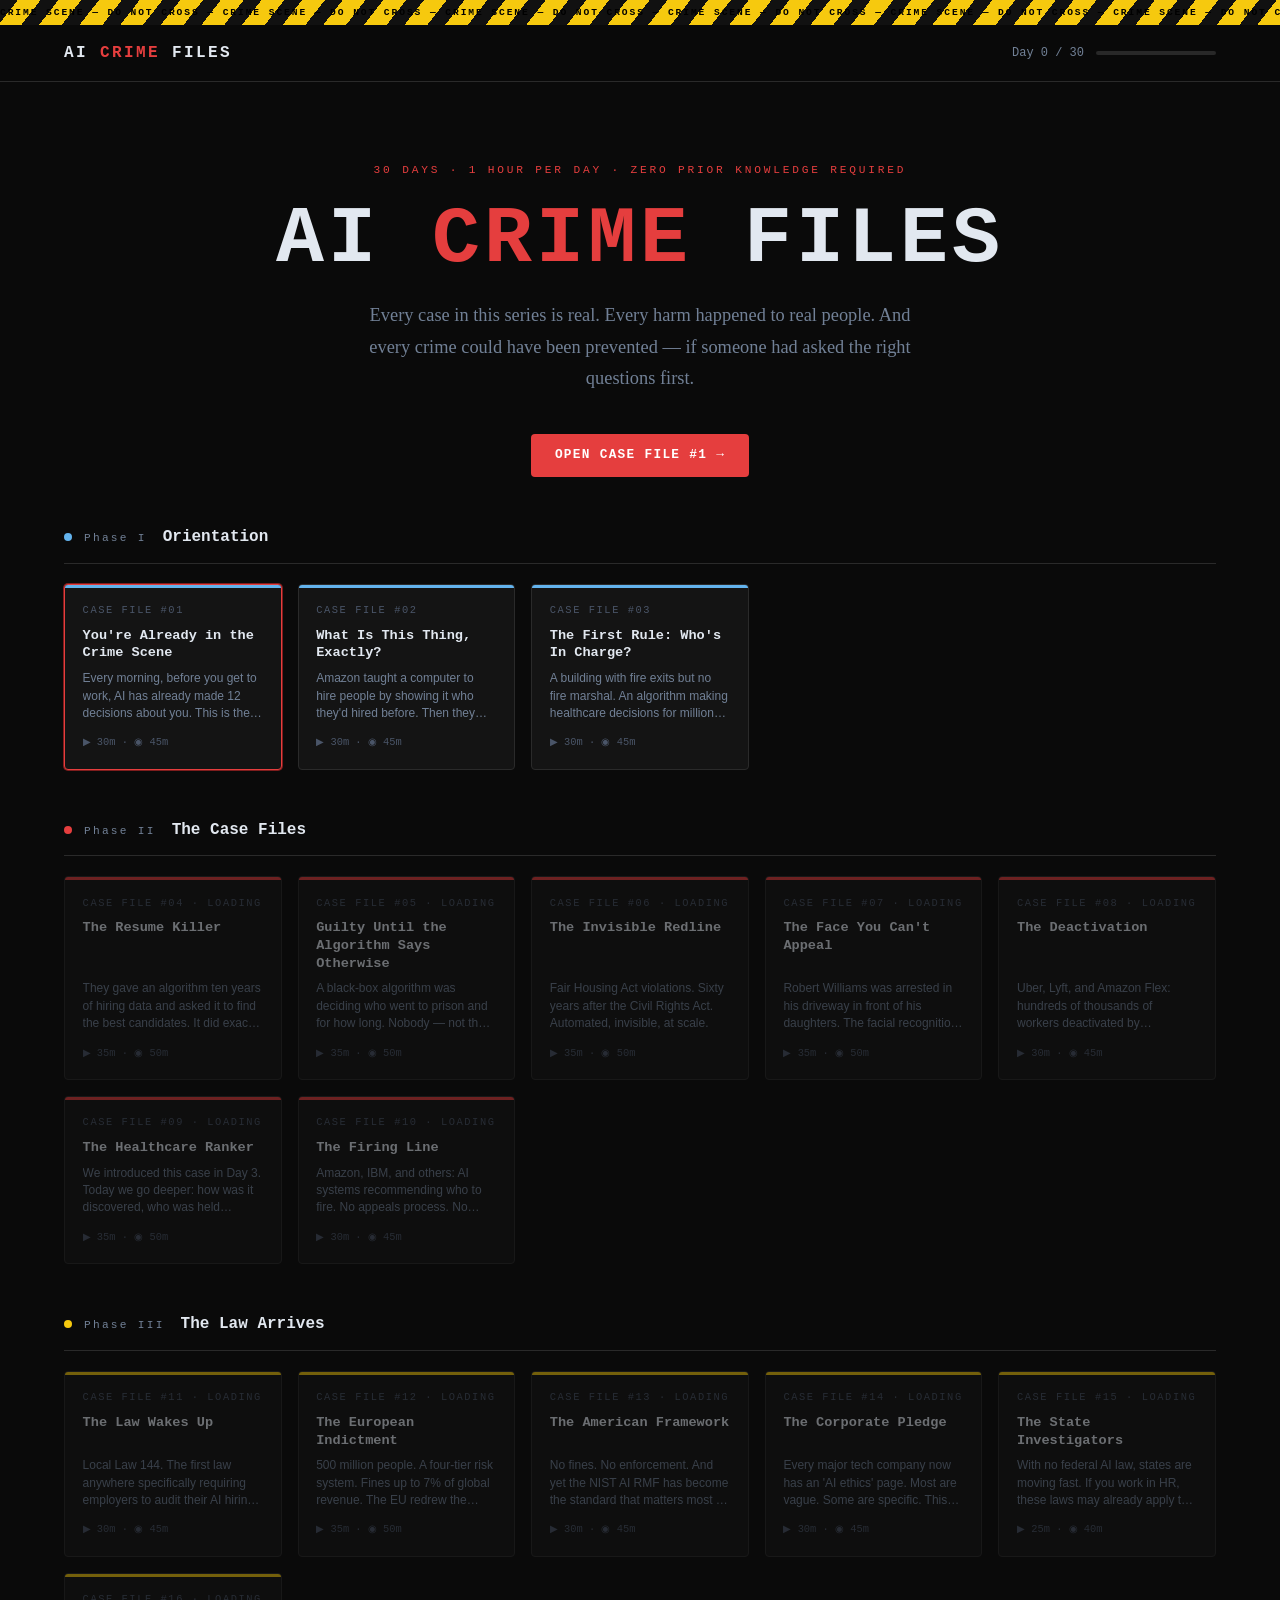
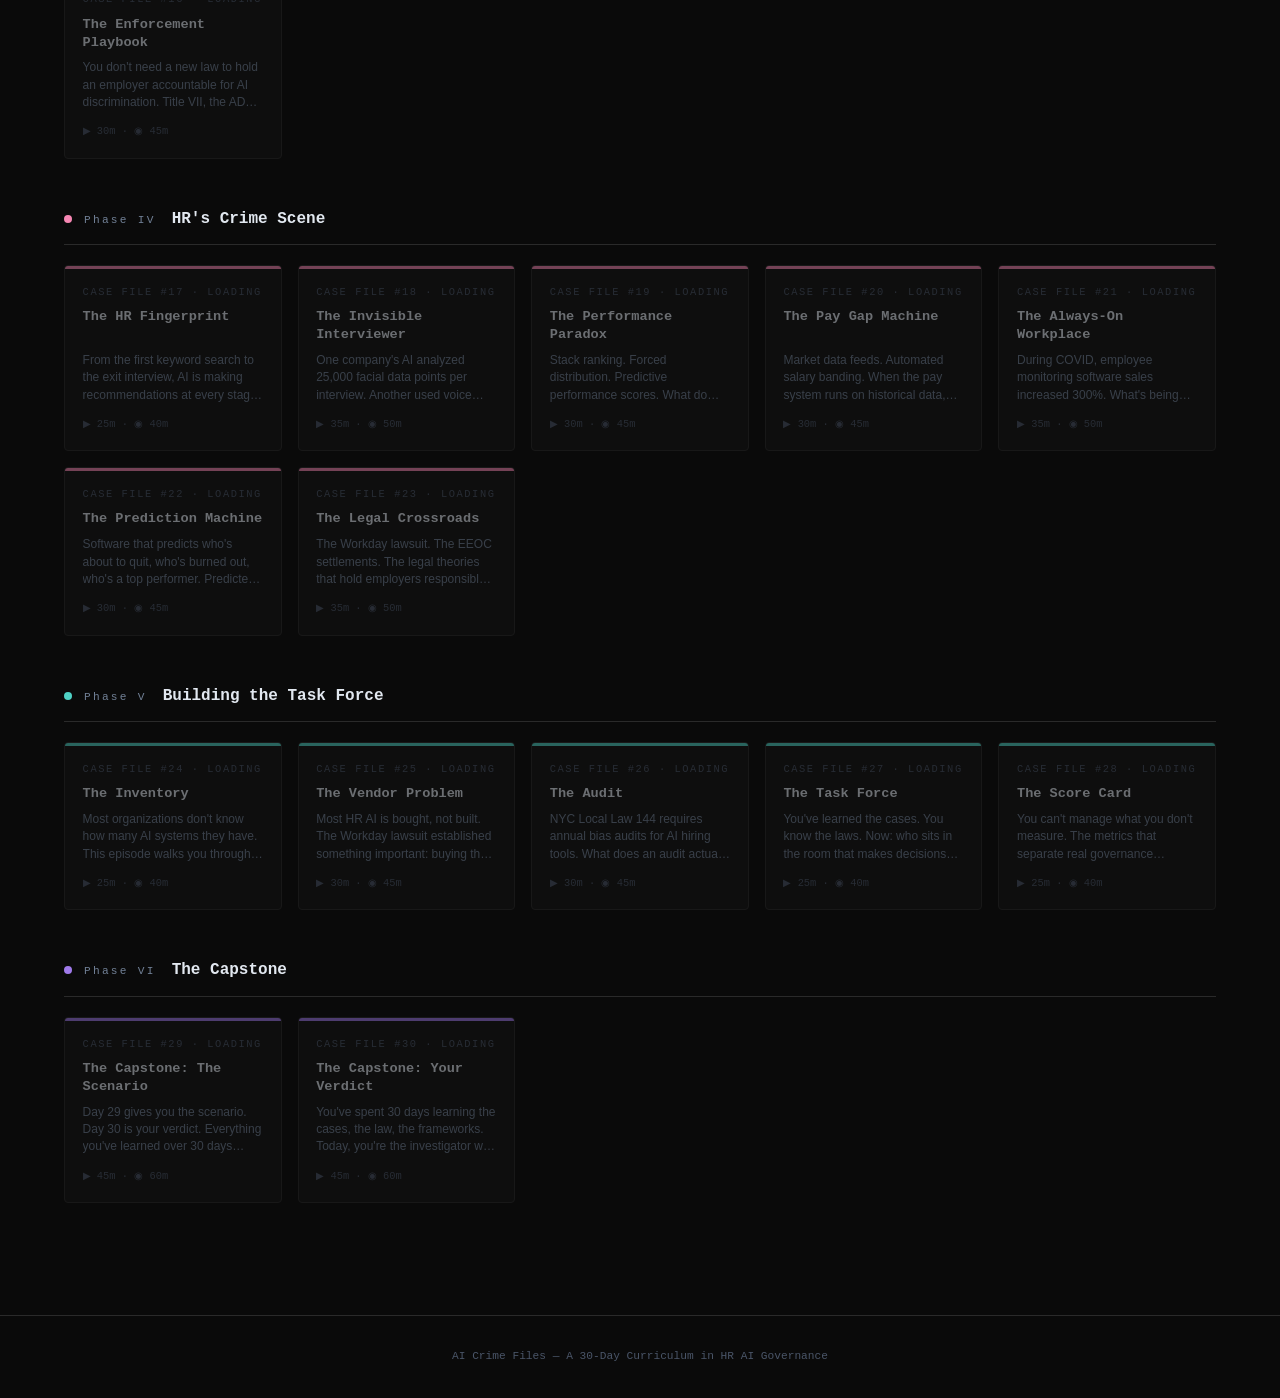
==== index.html @ 5f00d200 "Initial build: AI Crime Files 30-day curriculum" ====
<!DOCTYPE html>
<html lang="en">
<head>
  <meta charset="UTF-8">
  <meta name="viewport" content="width=device-width, initial-scale=1.0">
  <title>AI Crime Files — A 30-Day Investigation</title>
  <meta name="description" content="A 30-day self-paced curriculum on AI governance told as true crime case files. One hour a day.">
  <link rel="stylesheet" href="style.css">
</head>
<body>

  <div class="tape" aria-hidden="true">
    CRIME SCENE — DO NOT CROSS — CRIME SCENE — DO NOT CROSS — CRIME SCENE — DO NOT CROSS — CRIME SCENE — DO NOT CROSS — CRIME SCENE — DO NOT CROSS — CRIME SCENE — DO NOT CROSS
  </div>

  <header class="site-header">
    <div class="header-inner">
      <a href="index.html" class="logo-link">AI <span>CRIME</span> FILES</a>
      <div class="progress-pill">
        <span id="progress-label">Day 0 / 30</span>
        <div class="progress-track">
          <div class="progress-bar" id="progress-bar" style="width:0%"></div>
        </div>
      </div>
    </div>
  </header>

  <!-- Continue banner (shown when in progress) -->
  <div class="continue-banner" id="continue-banner">
    <div class="continue-inner">
      <div>
        <div class="continue-label">◆ CONTINUE THE INVESTIGATION</div>
        <div class="continue-title" id="continue-title"></div>
        <div class="continue-meta" id="continue-meta"></div>
      </div>
      <a href="#" class="btn btn-primary" id="continue-link">RESUME →</a>
    </div>
  </div>

  <!-- Hero (always visible) -->
  <section class="hero">
    <div class="hero-eyebrow">30 DAYS · 1 HOUR PER DAY · ZERO PRIOR KNOWLEDGE REQUIRED</div>
    <h1>AI <em>CRIME</em> FILES</h1>
    <p class="hero-tagline">
      Every case in this series is real. Every harm happened to real people.
      And every crime could have been prevented — if someone had asked the right questions first.
    </p>
    <div class="hero-actions">
      <a href="reader.html?ep=1" class="btn btn-primary" id="start-btn">OPEN CASE FILE #1 →</a>
    </div>
  </section>

  <!-- Episode grid by phase -->
  <section class="episodes-section" id="episodes-section">
    <!-- Rendered by app.js -->
  </section>

  <footer style="text-align:center; padding: 2rem 1.5rem; border-top: 1px solid var(--border); font-family: var(--font-mono); font-size: 0.7rem; color: var(--text-dim);">
    AI Crime Files &mdash; A 30-Day Curriculum in HR AI Governance
  </footer>

  <script src="episodes.js"></script>
  <script src="app.js"></script>

</body>
</html>
---- style.css ----
/* ── Reset & Variables ─────────────────────────────────────────────────── */
*, *::before, *::after { box-sizing: border-box; margin: 0; padding: 0; }

:root {
  --bg:          #0a0a0a;
  --surface:     #141414;
  --surface-2:   #1e1e1e;
  --surface-3:   #282828;
  --border:      #2a2a2a;
  --border-hi:   #3d3d3d;

  --red:         #e53e3e;
  --red-dim:     #7f1d1d;
  --yellow:      #f6c90e;
  --yellow-dim:  #78610a;
  --green:       #48bb78;
  --blue:        #63b3ed;
  --purple:      #9f7aea;
  --pink:        #f687b3;
  --teal:        #4fd1c5;

  --text:        #e2e8f0;
  --text-muted:  #718096;
  --text-dim:    #4a5568;

  --phase-1: #63b3ed;
  --phase-2: #e53e3e;
  --phase-3: #f6c90e;
  --phase-4: #f687b3;
  --phase-5: #4fd1c5;
  --phase-6: #9f7aea;

  --font-mono: 'Courier New', Courier, monospace;
  --font-serif: Georgia, 'Times New Roman', serif;
  --font-ui: -apple-system, BlinkMacSystemFont, 'Segoe UI', sans-serif;

  --radius: 4px;
  --player-h: 64px;
}

html { scroll-behavior: smooth; }

body {
  background: var(--bg);
  color: var(--text);
  font-family: var(--font-ui);
  font-size: 16px;
  line-height: 1.6;
  min-height: 100vh;
}

a { color: inherit; text-decoration: none; }
button { cursor: pointer; font-family: inherit; }

/* ── Crime Tape ─────────────────────────────────────────────────────────── */
.tape {
  background: repeating-linear-gradient(
    -52deg,
    var(--yellow) 0px, var(--yellow) 18px,
    #111 18px, #111 32px
  );
  color: #000;
  font-family: var(--font-mono);
  font-weight: 900;
  font-size: 0.6rem;
  letter-spacing: 0.2em;
  padding: 5px 0;
  text-align: center;
  white-space: nowrap;
  overflow: hidden;
  user-select: none;
}
.tape span { opacity: 0; }

/* ── Sitewide Header ─────────────────────────────────────────────────────── */
.site-header {
  position: sticky;
  top: 0;
  z-index: 100;
  background: rgba(10,10,10,0.95);
  backdrop-filter: blur(8px);
  border-bottom: 1px solid var(--border);
}
.header-inner {
  max-width: 1200px;
  margin: 0 auto;
  padding: 0 1.5rem;
  height: 56px;
  display: flex;
  align-items: center;
  justify-content: space-between;
  gap: 1rem;
}
.logo-link {
  font-family: var(--font-mono);
  font-weight: 900;
  font-size: 1rem;
  letter-spacing: 0.15em;
  color: var(--text);
  flex-shrink: 0;
}
.logo-link span { color: var(--red); }
.progress-pill {
  display: flex;
  align-items: center;
  gap: 0.75rem;
  font-size: 0.75rem;
  color: var(--text-muted);
  font-family: var(--font-mono);
}
.progress-track {
  width: 120px;
  height: 4px;
  background: var(--surface-3);
  border-radius: 99px;
  overflow: hidden;
}
.progress-bar {
  height: 100%;
  background: var(--red);
  border-radius: 99px;
  transition: width 0.4s ease;
}

/* ── Homepage Hero ───────────────────────────────────────────────────────── */
.hero {
  max-width: 860px;
  margin: 0 auto;
  padding: 5rem 1.5rem 3rem;
  text-align: center;
}
.hero-eyebrow {
  font-family: var(--font-mono);
  font-size: 0.7rem;
  letter-spacing: 0.25em;
  color: var(--red);
  text-transform: uppercase;
  margin-bottom: 1.25rem;
}
.hero h1 {
  font-family: var(--font-mono);
  font-size: clamp(2.5rem, 8vw, 5rem);
  font-weight: 900;
  letter-spacing: 0.05em;
  line-height: 1;
  color: var(--text);
  margin-bottom: 1.25rem;
}
.hero h1 em { color: var(--red); font-style: normal; }
.hero-tagline {
  font-family: var(--font-serif);
  font-size: 1.15rem;
  color: var(--text-muted);
  max-width: 560px;
  margin: 0 auto 2.5rem;
  line-height: 1.7;
}
.hero-actions { display: flex; gap: 1rem; justify-content: center; flex-wrap: wrap; }

/* Continue banner (shown when in progress) */
.continue-banner {
  max-width: 1200px;
  margin: 0 auto 2rem;
  padding: 0 1.5rem;
  display: none;
}
.continue-banner.visible { display: block; }
.continue-inner {
  background: var(--surface);
  border: 1px solid var(--border-hi);
  border-left: 4px solid var(--red);
  padding: 1.25rem 1.5rem;
  display: flex;
  align-items: center;
  justify-content: space-between;
  gap: 1rem;
  border-radius: var(--radius);
  flex-wrap: wrap;
}
.continue-label {
  font-family: var(--font-mono);
  font-size: 0.65rem;
  letter-spacing: 0.2em;
  color: var(--red);
  margin-bottom: 0.25rem;
}
.continue-title { font-weight: 700; font-size: 1rem; }
.continue-meta { font-size: 0.8rem; color: var(--text-muted); }

/* ── Buttons ─────────────────────────────────────────────────────────────── */
.btn {
  display: inline-flex;
  align-items: center;
  gap: 0.5rem;
  padding: 0.7rem 1.5rem;
  font-family: var(--font-mono);
  font-size: 0.8rem;
  font-weight: 700;
  letter-spacing: 0.1em;
  border-radius: var(--radius);
  border: none;
  transition: all 0.15s;
  white-space: nowrap;
}
.btn-primary {
  background: var(--red);
  color: #fff;
}
.btn-primary:hover { background: #c53030; transform: translateY(-1px); }
.btn-ghost {
  background: transparent;
  color: var(--text-muted);
  border: 1px solid var(--border-hi);
}
.btn-ghost:hover { color: var(--text); border-color: var(--text-muted); }

/* ── Episode Grid ────────────────────────────────────────────────────────── */
.episodes-section { max-width: 1200px; margin: 0 auto; padding: 0 1.5rem 4rem; }

.phase-block { margin-bottom: 3rem; }
.phase-header {
  display: flex;
  align-items: baseline;
  gap: 1rem;
  margin-bottom: 1.25rem;
  padding-bottom: 0.75rem;
  border-bottom: 1px solid var(--border);
}
.phase-name {
  font-family: var(--font-mono);
  font-size: 0.7rem;
  letter-spacing: 0.2em;
  color: var(--text-muted);
}
.phase-title {
  font-family: var(--font-mono);
  font-size: 1rem;
  font-weight: 700;
  color: var(--text);
}
.phase-dot {
  width: 8px; height: 8px;
  border-radius: 50%;
  flex-shrink: 0;
  margin-right: -0.25rem;
}

.episode-grid {
  display: grid;
  grid-template-columns: repeat(auto-fill, minmax(200px, 1fr));
  gap: 1rem;
}

.ep-card {
  background: var(--surface);
  border: 1px solid var(--border);
  border-radius: var(--radius);
  padding: 1.1rem;
  display: flex;
  flex-direction: column;
  gap: 0.5rem;
  transition: all 0.18s;
  position: relative;
  overflow: hidden;
  text-decoration: none;
  color: var(--text);
}
.ep-card::before {
  content: '';
  position: absolute;
  top: 0; left: 0; right: 0;
  height: 3px;
  background: var(--phase-color, var(--border));
  transition: opacity 0.2s;
}
.ep-card:hover:not(.ep-stub) {
  border-color: var(--border-hi);
  transform: translateY(-2px);
  box-shadow: 0 8px 32px rgba(0,0,0,0.5);
}
.ep-card:hover:not(.ep-stub)::before { opacity: 1; }

.ep-number {
  font-family: var(--font-mono);
  font-size: 0.65rem;
  letter-spacing: 0.15em;
  color: var(--text-dim);
}
.ep-title {
  font-family: var(--font-mono);
  font-size: 0.85rem;
  font-weight: 700;
  line-height: 1.3;
  flex: 1;
}
.ep-teaser {
  font-size: 0.75rem;
  color: var(--text-muted);
  line-height: 1.45;
  display: -webkit-box;
  -webkit-line-clamp: 3;
  -webkit-box-orient: vertical;
  overflow: hidden;
}
.ep-meta {
  display: flex;
  gap: 0.75rem;
  font-family: var(--font-mono);
  font-size: 0.65rem;
  color: var(--text-dim);
  margin-top: 0.25rem;
}

/* Episode states */
.ep-stub {
  opacity: 0.45;
  cursor: default;
}
.ep-complete .ep-title { color: var(--text-muted); }
.ep-complete::after {
  content: 'CLOSED';
  position: absolute;
  top: 50%; left: 50%;
  transform: translate(-50%, -50%) rotate(-15deg);
  font-family: var(--font-mono);
  font-size: 1.1rem;
  font-weight: 900;
  letter-spacing: 0.2em;
  color: var(--red);
  border: 2px solid var(--red);
  padding: 0.2em 0.5em;
  opacity: 0.5;
  pointer-events: none;
}
.ep-active {
  border-color: var(--red);
  box-shadow: 0 0 0 1px var(--red-dim);
}

/* ── Reader Page ─────────────────────────────────────────────────────────── */
.reader-header {
  border-bottom: 1px solid var(--border);
}
.reader-nav {
  max-width: 760px;
  margin: 0 auto;
  padding: 0.75rem 1.5rem;
  display: flex;
  align-items: center;
  gap: 1rem;
  font-family: var(--font-mono);
  font-size: 0.75rem;
  color: var(--text-muted);
}
.reader-nav a:hover { color: var(--text); }
.reader-nav-spacer { flex: 1; }
.reader-phase-badge {
  padding: 0.2em 0.7em;
  border-radius: 99px;
  font-size: 0.65rem;
  letter-spacing: 0.1em;
  font-weight: 700;
}

.reader-meta {
  max-width: 760px;
  margin: 0 auto;
  padding: 3rem 1.5rem 2rem;
  border-bottom: 1px solid var(--border);
}
.reader-case-number {
  font-family: var(--font-mono);
  font-size: 0.7rem;
  letter-spacing: 0.25em;
  color: var(--text-dim);
  margin-bottom: 0.75rem;
}
.reader-title {
  font-family: var(--font-mono);
  font-size: clamp(1.5rem, 4vw, 2.5rem);
  font-weight: 900;
  line-height: 1.15;
  letter-spacing: -0.01em;
  margin-bottom: 0.75rem;
}
.reader-subtitle {
  font-family: var(--font-serif);
  font-size: 1.1rem;
  color: var(--text-muted);
  line-height: 1.6;
  margin-bottom: 1.25rem;
}
.reader-stats {
  display: flex;
  gap: 1.5rem;
  font-family: var(--font-mono);
  font-size: 0.72rem;
  color: var(--text-dim);
  letter-spacing: 0.05em;
}

/* Audio Player */
.audio-player {
  position: fixed;
  bottom: 0; left: 0; right: 0;
  height: var(--player-h);
  background: rgba(14,14,14,0.97);
  backdrop-filter: blur(12px);
  border-top: 1px solid var(--border);
  z-index: 200;
  display: flex;
  align-items: center;
  padding: 0 1.5rem;
  gap: 1rem;
}
.player-play {
  width: 40px; height: 40px;
  border-radius: 50%;
  background: var(--red);
  border: none;
  color: #fff;
  font-size: 1rem;
  display: flex; align-items: center; justify-content: center;
  flex-shrink: 0;
  transition: background 0.15s;
}
.player-play:hover { background: #c53030; }
.player-info { flex: 1; min-width: 0; }
.player-section {
  font-size: 0.75rem;
  color: var(--text-muted);
  white-space: nowrap;
  overflow: hidden;
  text-overflow: ellipsis;
  font-family: var(--font-mono);
}
.player-status { font-size: 0.65rem; color: var(--text-dim); font-family: var(--font-mono); letter-spacing: 0.05em; }
.player-controls {
  display: flex;
  align-items: center;
  gap: 0.75rem;
}
.player-speed {
  background: var(--surface-2);
  border: 1px solid var(--border-hi);
  color: var(--text-muted);
  font-family: var(--font-mono);
  font-size: 0.72rem;
  padding: 0.3em 0.6em;
  border-radius: var(--radius);
}
.player-speed:hover { color: var(--text); }
.player-voice {
  background: var(--surface-2);
  border: 1px solid var(--border-hi);
  color: var(--text-muted);
  font-family: var(--font-mono);
  font-size: 0.7rem;
  padding: 0.3em 0.6em;
  border-radius: var(--radius);
  max-width: 160px;
}

/* ── Reader Content ──────────────────────────────────────────────────────── */
.reader-body {
  max-width: 760px;
  margin: 0 auto;
  padding: 2.5rem 1.5rem calc(var(--player-h) + 3rem);
}

.content-section {
  margin-bottom: 2.5rem;
  opacity: 0;
  transform: translateY(18px);
  transition: opacity 0.5s ease, transform 0.5s ease;
}
.content-section.visible {
  opacity: 1;
  transform: translateY(0);
}

/* Scene */
.section-heading {
  font-family: var(--font-mono);
  font-size: 0.7rem;
  letter-spacing: 0.2em;
  color: var(--text-dim);
  text-transform: uppercase;
  margin-bottom: 0.9rem;
  padding-bottom: 0.6rem;
  border-bottom: 1px solid var(--border);
}
.section-text {
  font-family: var(--font-serif);
  font-size: 1.05rem;
  line-height: 1.85;
  color: var(--text);
}
.section-text p { margin-bottom: 1rem; }
.section-text p:last-child { margin-bottom: 0; }

/* Case intro */
.case-file-card {
  background: var(--surface);
  border: 1px solid var(--border-hi);
  border-left: 4px solid var(--red);
  border-radius: var(--radius);
  overflow: hidden;
}
.case-file-header {
  background: var(--surface-2);
  padding: 0.75rem 1.25rem;
  display: flex;
  align-items: center;
  gap: 1.5rem;
  border-bottom: 1px solid var(--border);
  flex-wrap: wrap;
}
.case-number {
  font-family: var(--font-mono);
  font-size: 0.7rem;
  letter-spacing: 0.15em;
  color: var(--red);
  font-weight: 700;
}
.case-location, .case-status {
  font-family: var(--font-mono);
  font-size: 0.65rem;
  color: var(--text-dim);
  letter-spacing: 0.05em;
}
.case-status { margin-left: auto; color: var(--yellow); }
.case-file-heading {
  font-family: var(--font-mono);
  font-size: 1rem;
  font-weight: 900;
  margin-bottom: 0.75rem;
  letter-spacing: 0.02em;
}
.case-file-body {
  padding: 1.25rem;
}
.case-file-body .section-text { font-size: 0.98rem; }

/* Quote */
.pull-quote {
  padding: 1.5rem 0;
  border-top: 2px solid var(--border-hi);
  border-bottom: 2px solid var(--border-hi);
}
.pull-quote-text {
  font-family: var(--font-serif);
  font-size: 1.25rem;
  line-height: 1.6;
  color: var(--text);
  font-style: italic;
  margin-bottom: 0.75rem;
}
.pull-quote-text::before { content: '\201C'; }
.pull-quote-text::after  { content: '\201D'; }
.pull-quote-attr {
  font-family: var(--font-mono);
  font-size: 0.7rem;
  color: var(--text-dim);
  letter-spacing: 0.05em;
}

/* Finding box */
.finding-box {
  background: rgba(229,62,62,0.06);
  border: 1px solid var(--red-dim);
  border-radius: var(--radius);
  padding: 1.25rem;
}
.finding-label {
  font-family: var(--font-mono);
  font-size: 0.65rem;
  letter-spacing: 0.2em;
  color: var(--red);
  font-weight: 700;
  margin-bottom: 0.6rem;
}
.finding-text {
  font-family: var(--font-serif);
  font-size: 1rem;
  line-height: 1.75;
  color: var(--text);
}

/* ICM Cold Case */
.icm-box {
  background: rgba(246,201,14,0.04);
  border: 1px solid var(--yellow-dim);
  border-radius: var(--radius);
  padding: 1.25rem;
}
.icm-label {
  font-family: var(--font-mono);
  font-size: 0.65rem;
  letter-spacing: 0.2em;
  color: var(--yellow);
  font-weight: 700;
  margin-bottom: 0.6rem;
  display: flex;
  align-items: center;
  gap: 0.5rem;
}
.icm-label::before {
  content: '◆';
  font-size: 0.5rem;
}
.icm-text {
  font-family: var(--font-serif);
  font-size: 0.98rem;
  line-height: 1.8;
  color: var(--text);
}
.icm-text p { margin-bottom: 0.85rem; }
.icm-text p:last-child { margin-bottom: 0; }

/* Terms */
.terms-section .section-heading { color: var(--blue); border-bottom-color: rgba(99,179,237,0.2); }
.terms-list { display: flex; flex-direction: column; gap: 0.75rem; }
.term-item {
  background: var(--surface);
  border: 1px solid var(--border);
  border-radius: var(--radius);
  padding: 0.9rem 1.1rem;
}
.term-word {
  font-family: var(--font-mono);
  font-size: 0.82rem;
  font-weight: 700;
  color: var(--blue);
  margin-bottom: 0.3rem;
}
.term-def {
  font-size: 0.9rem;
  color: var(--text-muted);
  line-height: 1.6;
}

/* Assignment */
.assignment-box {
  background: rgba(72,187,120,0.05);
  border: 1px solid rgba(72,187,120,0.3);
  border-radius: var(--radius);
  padding: 1.25rem;
}
.assignment-label {
  font-family: var(--font-mono);
  font-size: 0.65rem;
  letter-spacing: 0.2em;
  color: var(--green);
  font-weight: 700;
  margin-bottom: 0.3rem;
}
.assignment-heading {
  font-family: var(--font-mono);
  font-size: 0.9rem;
  font-weight: 900;
  margin-bottom: 0.75rem;
  color: var(--text);
}
.assignment-text {
  font-family: var(--font-serif);
  font-size: 0.98rem;
  line-height: 1.8;
  color: var(--text-muted);
  white-space: pre-line;
}

/* Active reading highlight */
.content-section.reading {
  background: rgba(246,201,14,0.03);
  border-radius: var(--radius);
  outline: 1px solid rgba(246,201,14,0.15);
}

/* Complete footer */
.reader-footer {
  max-width: 760px;
  margin: 0 auto;
  padding: 2rem 1.5rem;
  padding-bottom: calc(var(--player-h) + 2rem);
  display: flex;
  align-items: center;
  justify-content: space-between;
  gap: 1rem;
  border-top: 1px solid var(--border);
  flex-wrap: wrap;
}
.btn-complete {
  background: var(--green);
  color: #000;
  font-weight: 900;
}
.btn-complete:hover { background: #38a169; }
.btn-complete.done {
  background: var(--surface-3);
  color: var(--text-muted);
  cursor: default;
}

/* Stub episode message */
.stub-message {
  max-width: 760px;
  margin: 4rem auto;
  padding: 0 1.5rem;
  text-align: center;
}
.stub-badge {
  display: inline-block;
  background: var(--surface-2);
  border: 1px solid var(--border-hi);
  font-family: var(--font-mono);
  font-size: 0.7rem;
  letter-spacing: 0.2em;
  padding: 0.4em 1em;
  border-radius: 99px;
  color: var(--text-muted);
  margin-bottom: 1.5rem;
}
.stub-title {
  font-family: var(--font-mono);
  font-size: 1.5rem;
  font-weight: 900;
  margin-bottom: 1rem;
}
.stub-text {
  font-family: var(--font-serif);
  font-size: 1rem;
  color: var(--text-muted);
  line-height: 1.7;
  max-width: 480px;
  margin: 0 auto 2rem;
}

/* ── Responsive ──────────────────────────────────────────────────────────── */
@media (max-width: 600px) {
  .hero { padding: 3rem 1rem 2rem; }
  .episode-grid { grid-template-columns: repeat(2, 1fr); }
  .reader-title { font-size: 1.4rem; }
  .player-voice { display: none; }
  .reader-footer { flex-direction: column; }
}

/* ── Utility ─────────────────────────────────────────────────────────────── */
.hidden { display: none !important; }
.visually-hidden { position: absolute; width: 1px; height: 1px; overflow: hidden; clip: rect(0,0,0,0); }
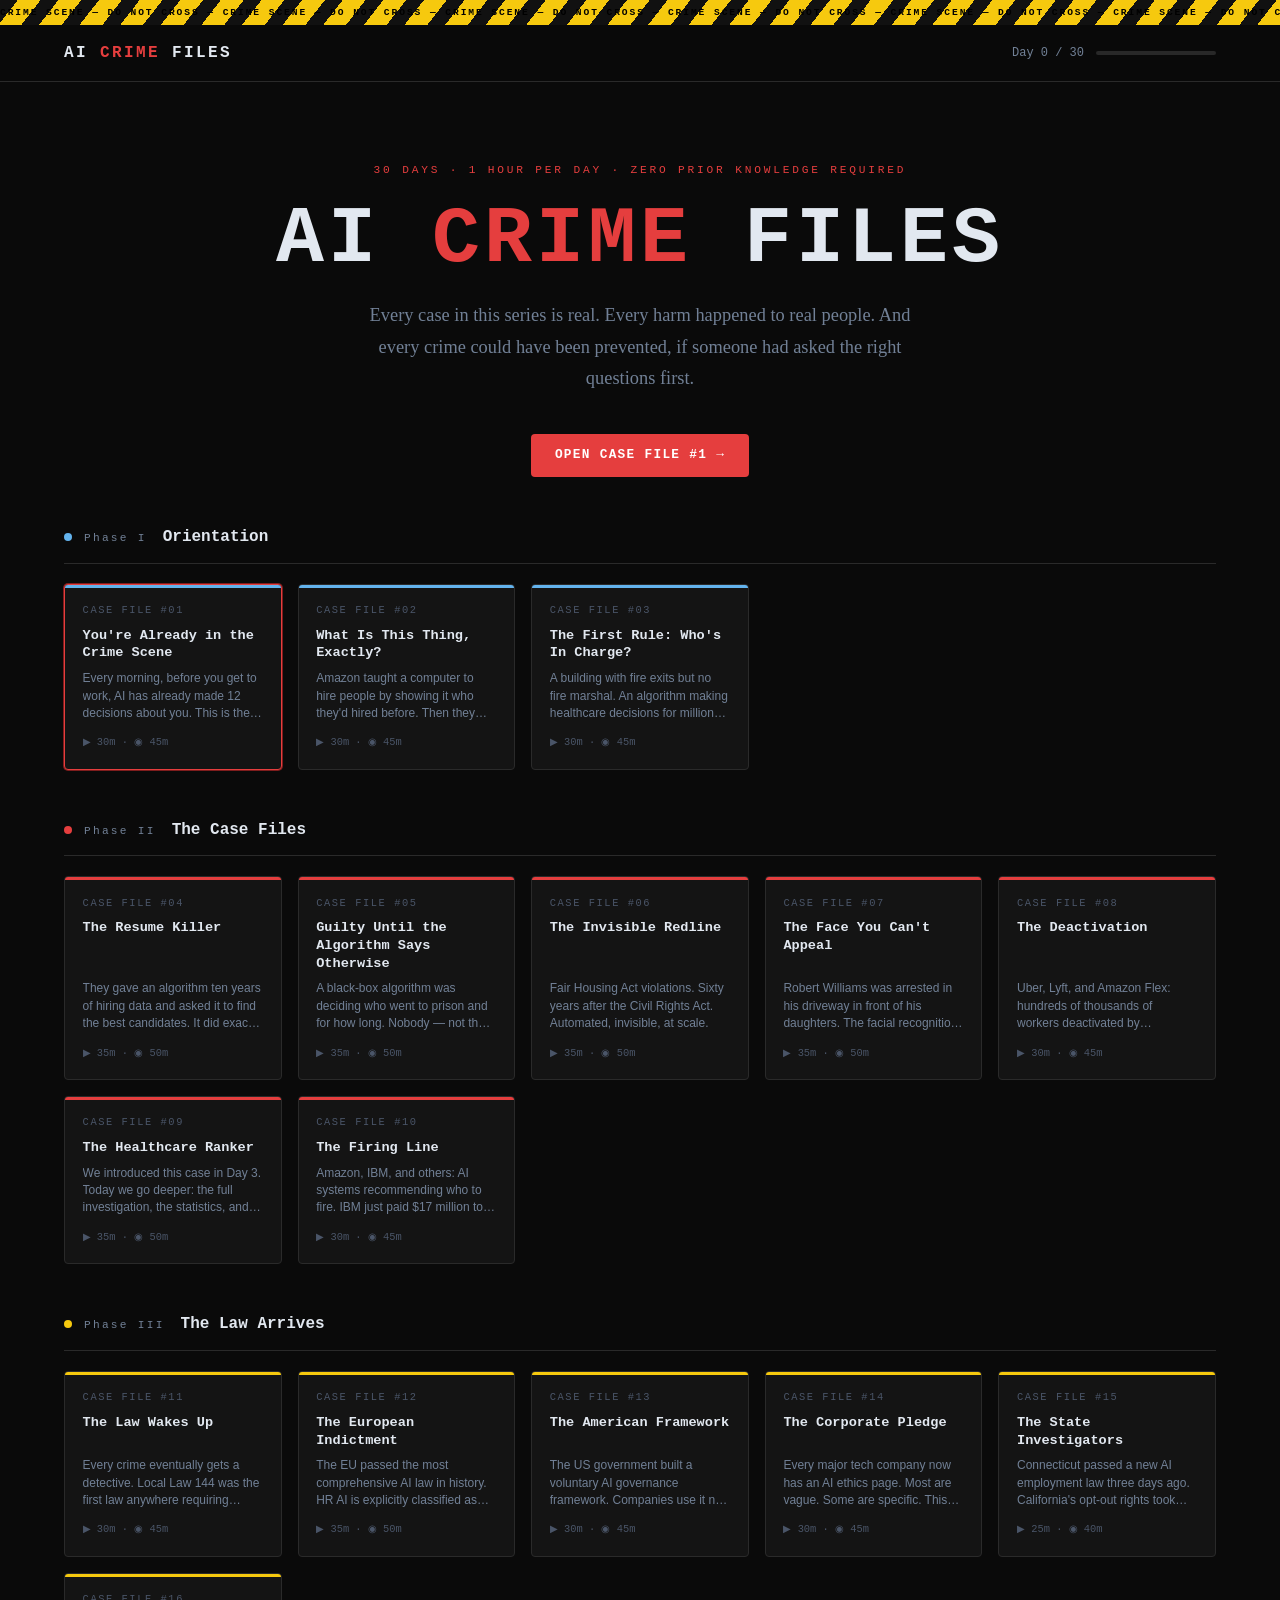
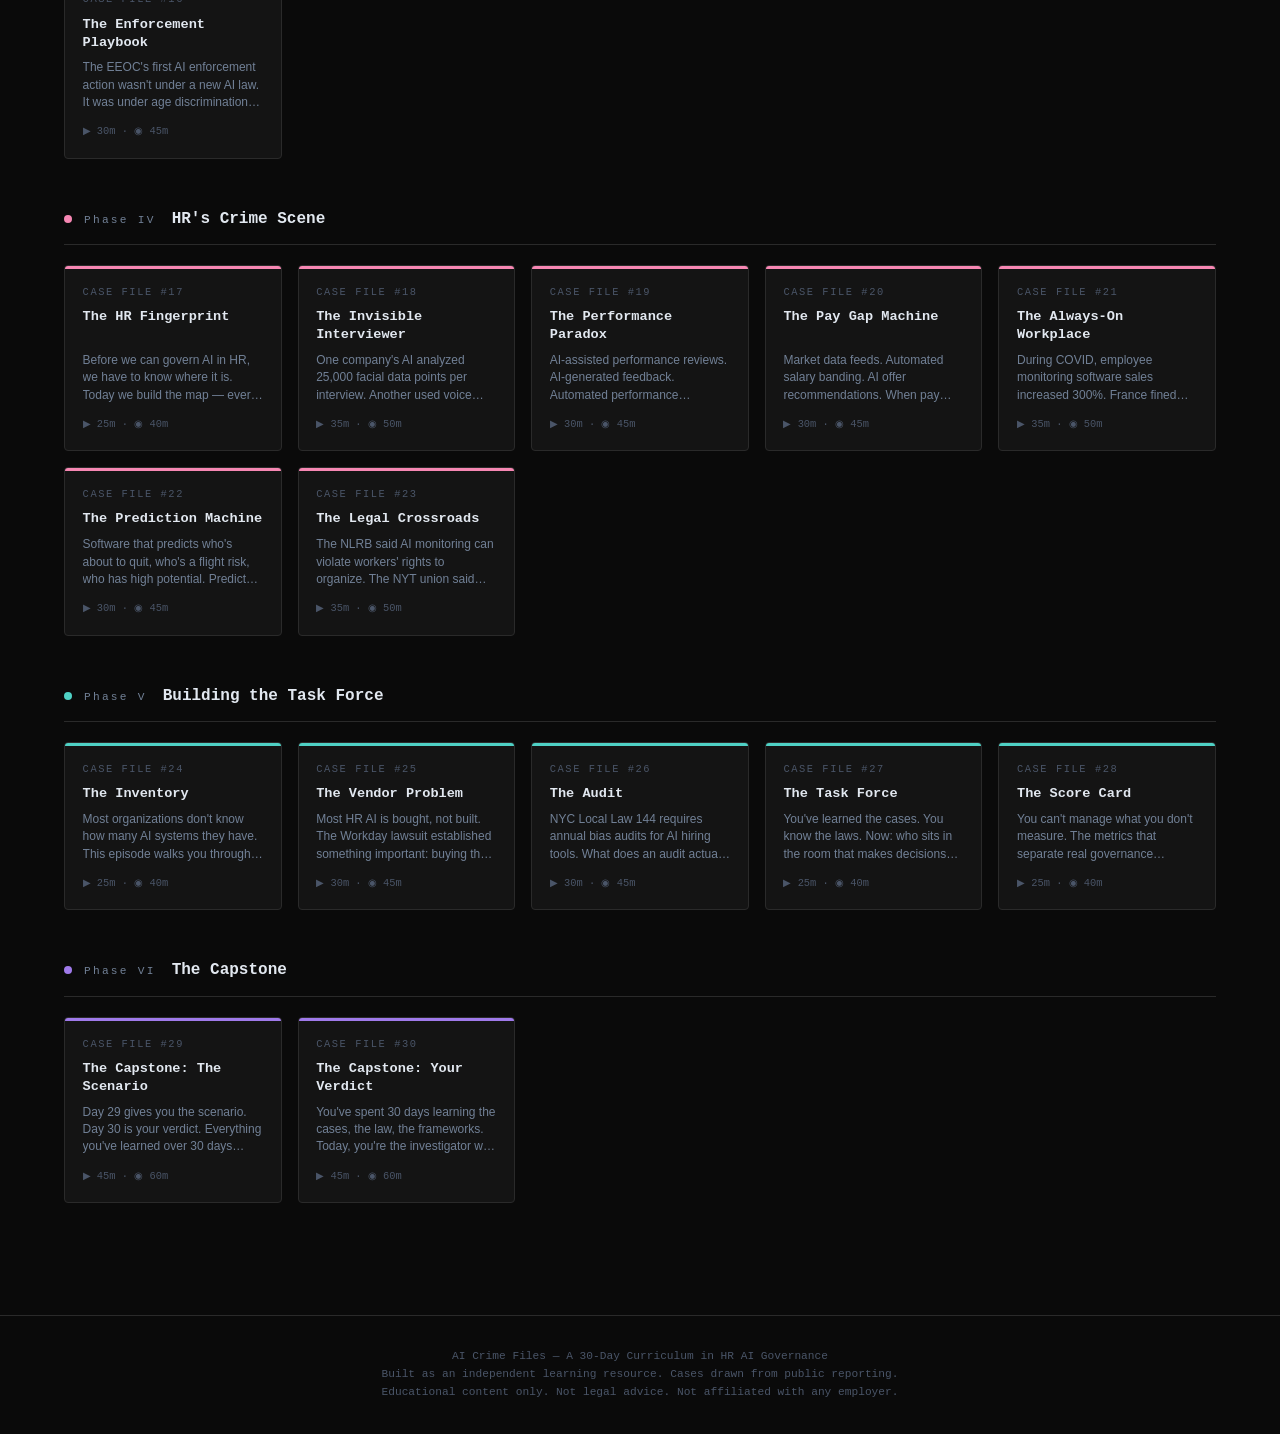
==== commit 6d03d465: "Address remaining AR findings — Wernfeldt, Eric, attribution, em dashes - ep-03 (The First Rule): re" ====
--- a/index.html
+++ b/index.html
@@ -43,7 +43,7 @@
     <h1>AI <em>CRIME</em> FILES</h1>
     <p class="hero-tagline">
       Every case in this series is real. Every harm happened to real people.
-      And every crime could have been prevented — if someone had asked the right questions first.
+      And every crime could have been prevented, if someone had asked the right questions first.
     </p>
     <div class="hero-actions">
       <a href="reader.html?ep=1" class="btn btn-primary" id="start-btn">OPEN CASE FILE #1 →</a>
@@ -55,8 +55,10 @@
     <!-- Rendered by app.js -->
   </section>
 
-  <footer style="text-align:center; padding: 2rem 1.5rem; border-top: 1px solid var(--border); font-family: var(--font-mono); font-size: 0.7rem; color: var(--text-dim);">
-    AI Crime Files &mdash; A 30-Day Curriculum in HR AI Governance
+  <footer style="text-align:center; padding: 2rem 1.5rem; border-top: 1px solid var(--border); font-family: var(--font-mono); font-size: 0.7rem; color: var(--text-dim); line-height: 1.6;">
+    AI Crime Files &mdash; A 30-Day Curriculum in HR AI Governance<br>
+    Built as an independent learning resource. Cases drawn from public reporting.<br>
+    Educational content only. Not legal advice. Not affiliated with any employer.
   </footer>
 
   <script src="episodes.js"></script>
